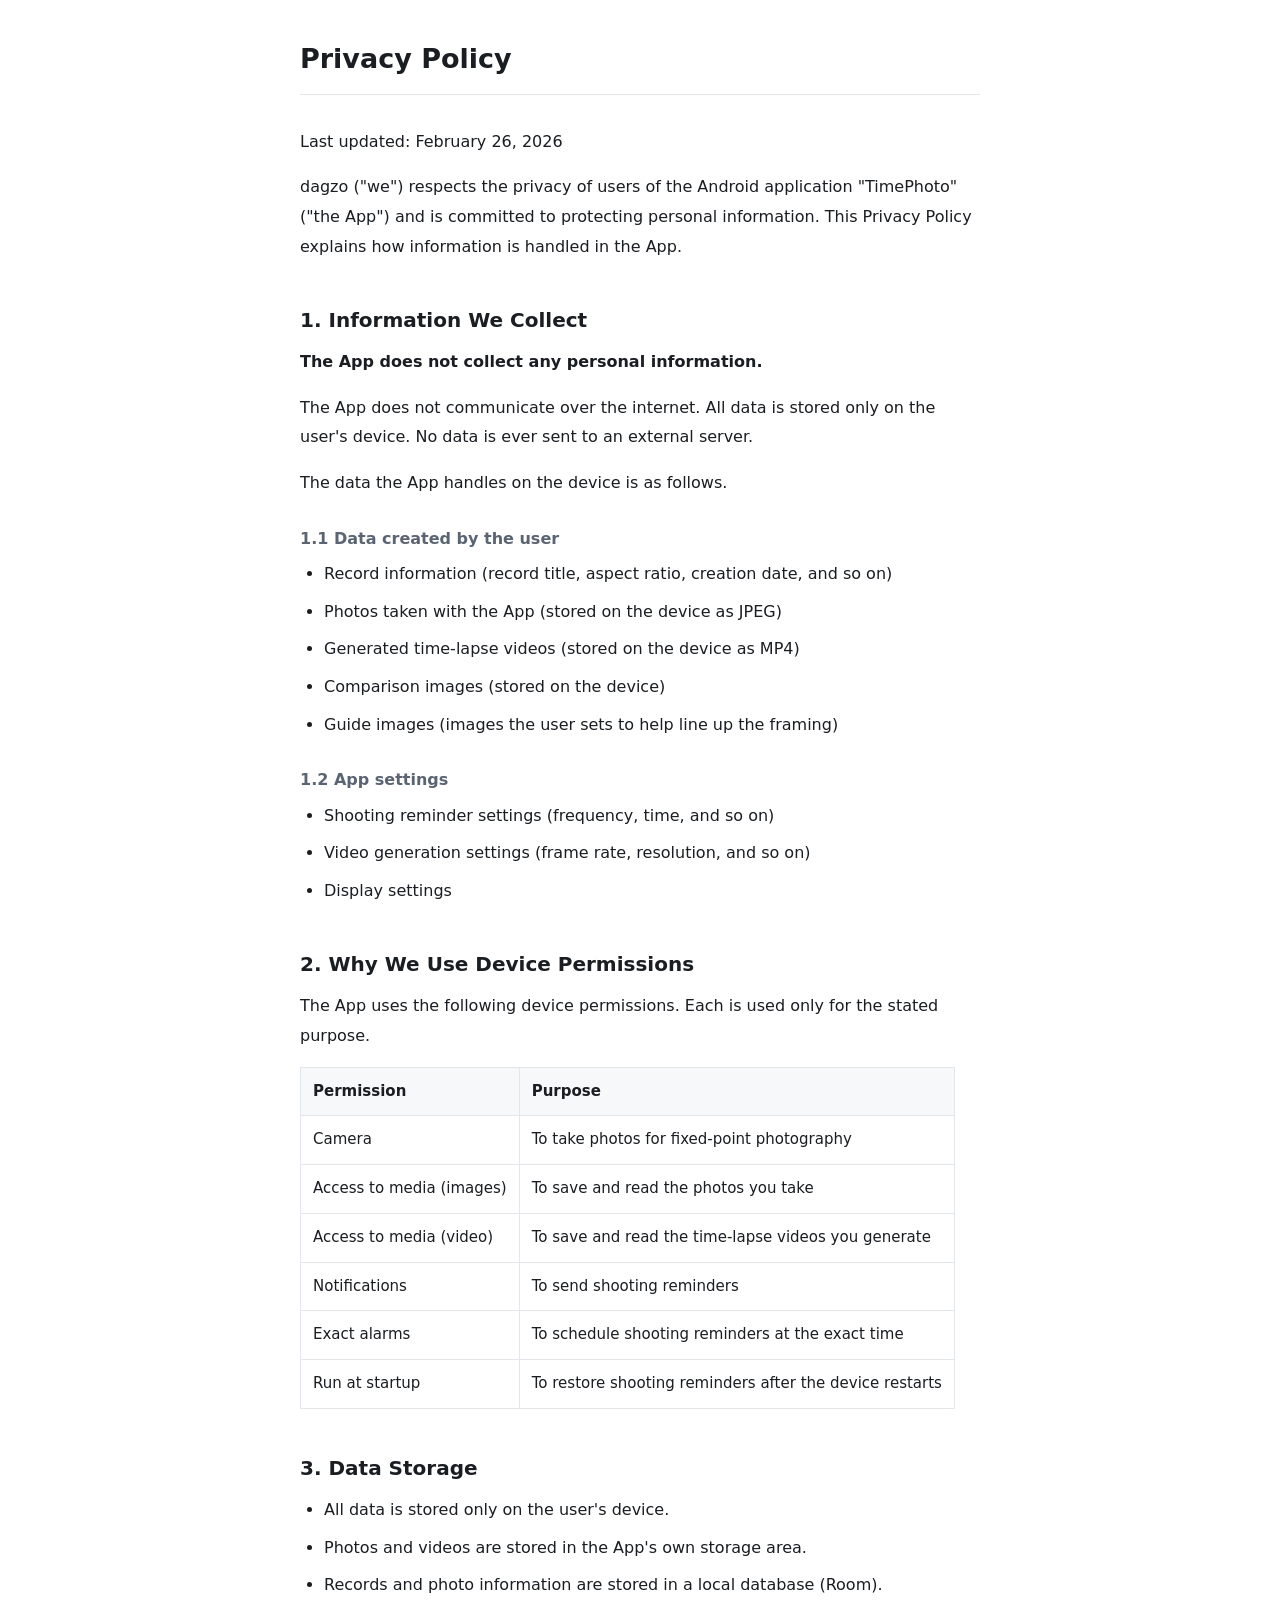
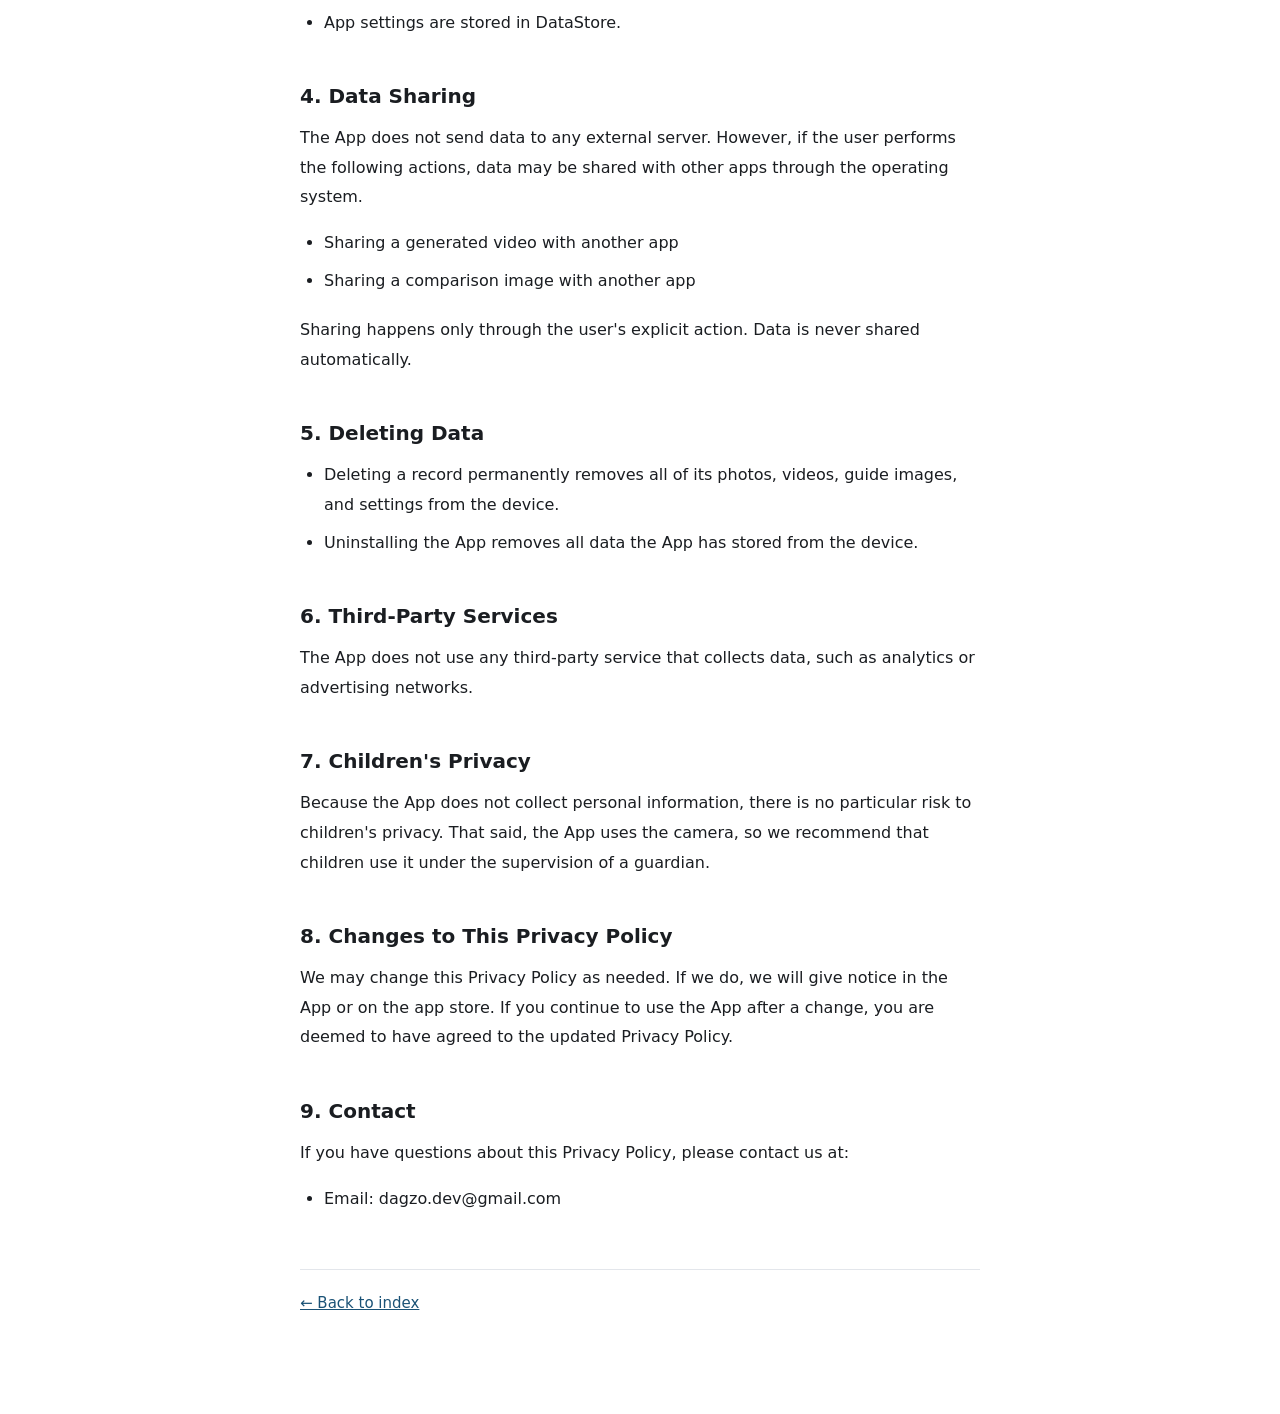
==== timephoto/privacy-en.html @ 759d9527 "初回: TimePhoto のプライバシーポリシーと利用規約を公開用に置く Google Play がプライバシーポリシーの公開URLを要求するため、規約類だけを アプリ本体と分けて公開する。HTML" ====
<!doctype html>
<html lang="en">
<head>
<meta charset="utf-8">
<meta name="viewport" content="width=device-width, initial-scale=1">
<title>Privacy Policy | TimePhoto</title>
<meta name="robots" content="index, follow">
<link rel="stylesheet" href="../style.css">
</head>
<body>
<main>
<h1>Privacy Policy</h1>
<p>Last updated: February 26, 2026</p>
<p>dagzo (&quot;we&quot;) respects the privacy of users of the Android application &quot;TimePhoto&quot; (&quot;the App&quot;) and is committed to protecting personal information. This Privacy Policy explains how information is handled in the App.</p>
<h2>1. Information We Collect</h2>
<p><strong>The App does not collect any personal information.</strong></p>
<p>The App does not communicate over the internet. All data is stored only on the user&#x27;s device. No data is ever sent to an external server.</p>
<p>The data the App handles on the device is as follows.</p>
<h3>1.1 Data created by the user</h3>
<ul><li>Record information (record title, aspect ratio, creation date, and so on)</li><li>Photos taken with the App (stored on the device as JPEG)</li><li>Generated time-lapse videos (stored on the device as MP4)</li><li>Comparison images (stored on the device)</li><li>Guide images (images the user sets to help line up the framing)</li></ul>
<h3>1.2 App settings</h3>
<ul><li>Shooting reminder settings (frequency, time, and so on)</li><li>Video generation settings (frame rate, resolution, and so on)</li><li>Display settings</li></ul>
<h2>2. Why We Use Device Permissions</h2>
<p>The App uses the following device permissions. Each is used only for the stated purpose.</p>
<table><thead><tr><th>Permission</th><th>Purpose</th></tr></thead><tbody><tr><td>Camera</td><td>To take photos for fixed-point photography</td></tr><tr><td>Access to media (images)</td><td>To save and read the photos you take</td></tr><tr><td>Access to media (video)</td><td>To save and read the time-lapse videos you generate</td></tr><tr><td>Notifications</td><td>To send shooting reminders</td></tr><tr><td>Exact alarms</td><td>To schedule shooting reminders at the exact time</td></tr><tr><td>Run at startup</td><td>To restore shooting reminders after the device restarts</td></tr></tbody></table>
<h2>3. Data Storage</h2>
<ul><li>All data is stored only on the user&#x27;s device.</li><li>Photos and videos are stored in the App&#x27;s own storage area.</li><li>Records and photo information are stored in a local database (Room).</li><li>App settings are stored in DataStore.</li></ul>
<h2>4. Data Sharing</h2>
<p>The App does not send data to any external server. However, if the user performs the following actions, data may be shared with other apps through the operating system.</p>
<ul><li>Sharing a generated video with another app</li><li>Sharing a comparison image with another app</li></ul>
<p>Sharing happens only through the user&#x27;s explicit action. Data is never shared automatically.</p>
<h2>5. Deleting Data</h2>
<ul><li>Deleting a record permanently removes all of its photos, videos, guide images, and settings from the device.</li><li>Uninstalling the App removes all data the App has stored from the device.</li></ul>
<h2>6. Third-Party Services</h2>
<p>The App does not use any third-party service that collects data, such as analytics or advertising networks.</p>
<h2>7. Children&#x27;s Privacy</h2>
<p>Because the App does not collect personal information, there is no particular risk to children&#x27;s privacy. That said, the App uses the camera, so we recommend that children use it under the supervision of a guardian.</p>
<h2>8. Changes to This Privacy Policy</h2>
<p>We may change this Privacy Policy as needed. If we do, we will give notice in the App or on the app store. If you continue to use the App after a change, you are deemed to have agreed to the updated Privacy Policy.</p>
<h2>9. Contact</h2>
<p>If you have questions about this Privacy Policy, please contact us at:</p>
<ul><li>Email: dagzo.dev@gmail.com</li></ul>
<p class="back"><a href="../index.html">← Back to index</a></p>
</main>
</body>
</html>
---- style.css ----
/* 法的文書なので、読みやすさだけを優先する。装飾はつけない。 */
:root {
  --text: #1A1D21;
  --muted: #5B6472;
  --border: #E3E6EB;
  --link: #1A5276;
  --bg: #FFFFFF;
}

* { box-sizing: border-box; }

body {
  margin: 0;
  background: var(--bg);
  color: var(--text);
  font-family: system-ui, -apple-system, "Hiragino Sans", "Noto Sans JP", sans-serif;
  font-size: 16px;
  line-height: 1.85;
  -webkit-text-size-adjust: 100%;
}

main {
  max-width: 720px;
  margin: 0 auto;
  padding: 40px 20px 80px;
}

h1 {
  font-size: 27px;
  line-height: 1.4;
  margin: 0 0 32px;
  padding-bottom: 16px;
  border-bottom: 1px solid var(--border);
}
h2 { font-size: 20px; line-height: 1.5; margin: 44px 0 12px; }
h3 { font-size: 16px; line-height: 1.6; margin: 28px 0 8px; color: var(--muted); }

p  { margin: 0 0 16px; }
ul, ol { margin: 0 0 20px; padding-left: 1.5em; }
li { margin-bottom: 8px; }

strong { font-weight: 700; }

a { color: var(--link); }
a:hover { text-decoration: none; }

code {
  background: #F3F5F7;
  border-radius: 4px;
  padding: 1px 5px;
  font-size: .92em;
}

/* 表は狭い画面では横に送る。文字を縮めて読めなくするより素直 */
table {
  width: 100%;
  border-collapse: collapse;
  margin: 0 0 24px;
  font-size: 15px;
  display: block;
  overflow-x: auto;
}
th, td {
  border: 1px solid var(--border);
  padding: 10px 12px;
  text-align: left;
  vertical-align: top;
  min-width: 7em;
}
th { background: #F7F8FA; font-weight: 600; white-space: nowrap; }

.back {
  margin-top: 56px;
  padding-top: 20px;
  border-top: 1px solid var(--border);
  font-size: 15px;
}

/* アプリ一覧（index）用 */
.apps { list-style: none; padding: 0; }
.apps li { margin-bottom: 28px; }
.apps h2 { margin: 0 0 6px; font-size: 18px; }
.apps .links a { margin-right: 18px; white-space: nowrap; }
.lead { color: var(--muted); margin-bottom: 36px; }
.contact { margin-top: 48px; font-size: 15px; color: var(--muted); }
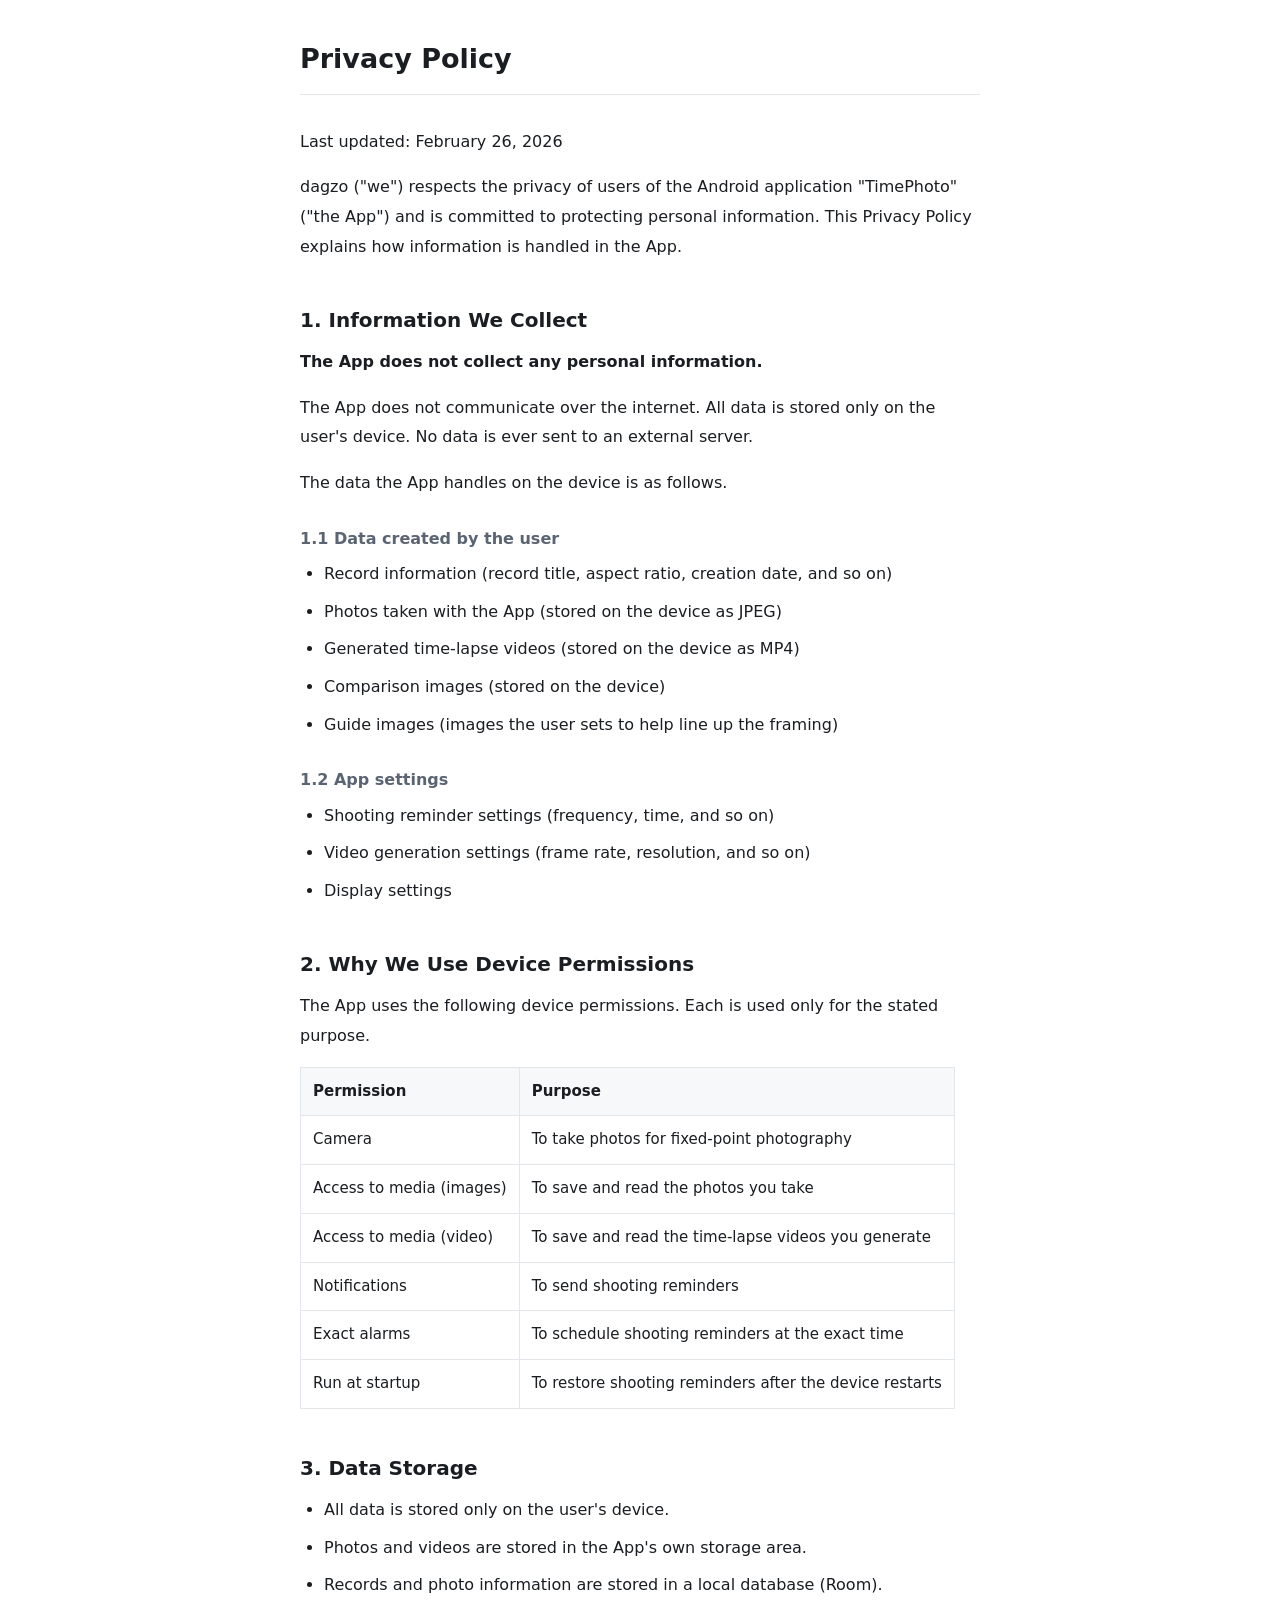
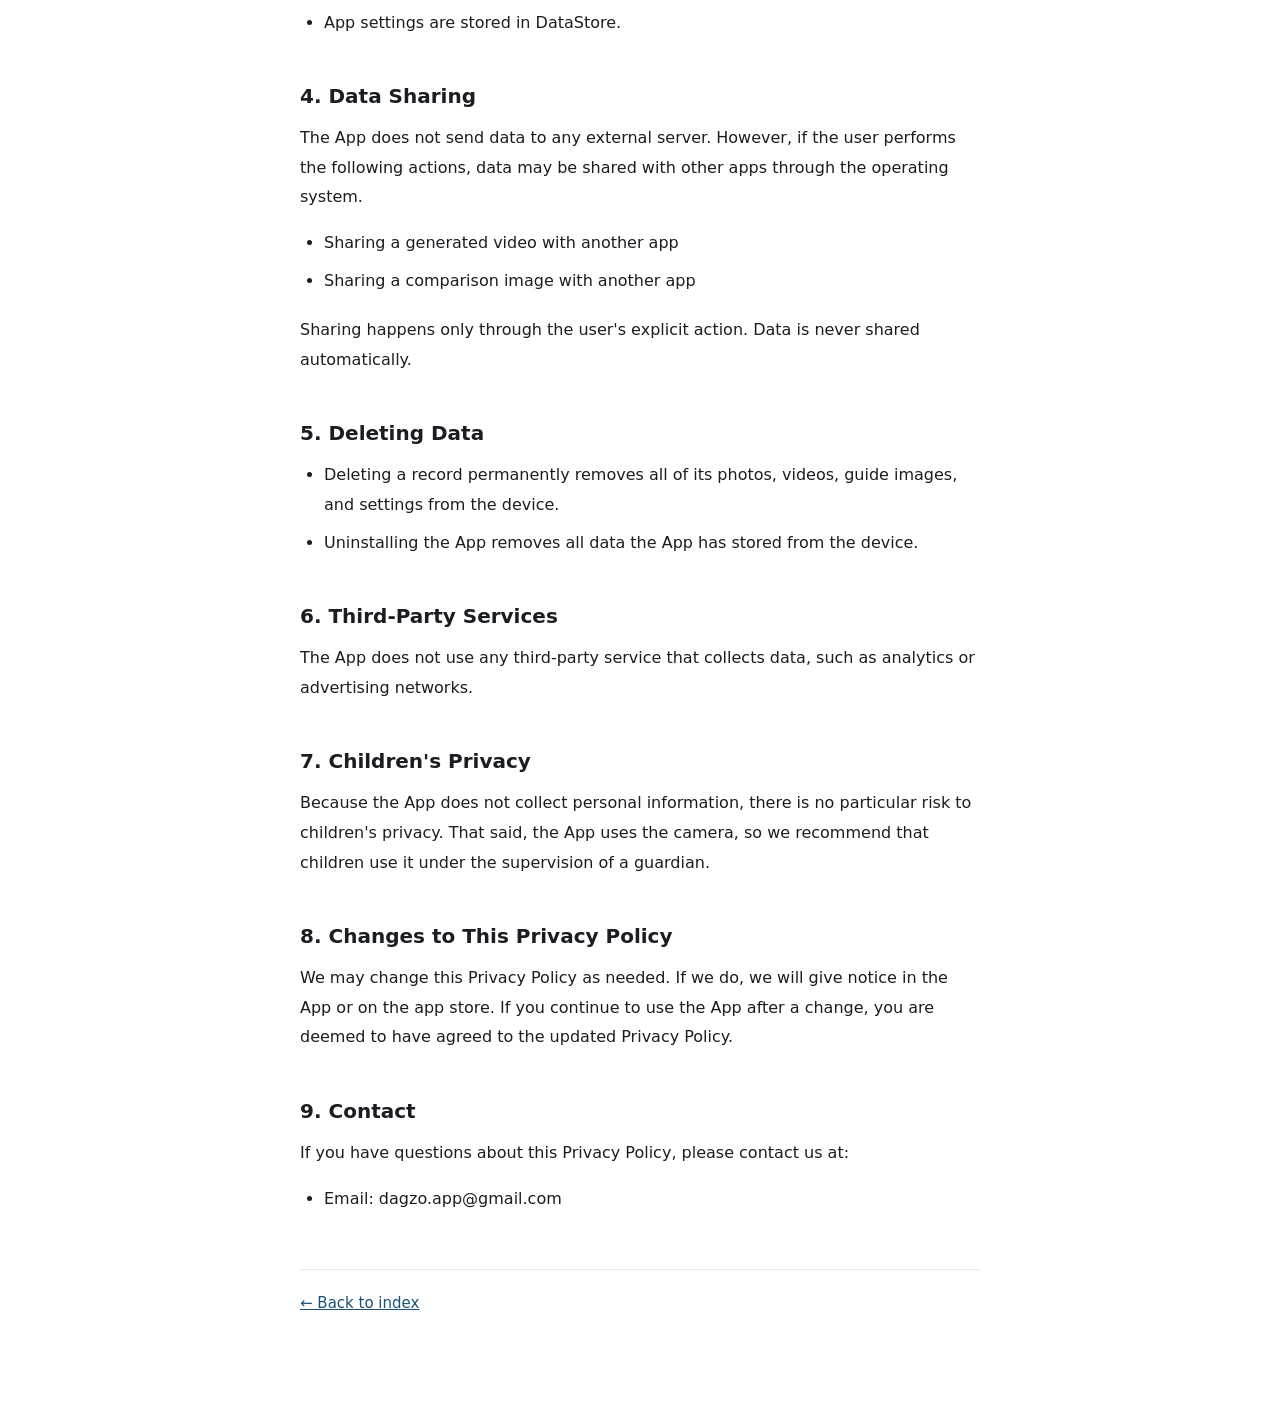
==== commit 0aee207e: "連絡先を dagzo.app@gmail.com に変更" ====
--- a/timephoto/privacy-en.html
+++ b/timephoto/privacy-en.html
@@ -39,7 +39,7 @@
 <p>We may change this Privacy Policy as needed. If we do, we will give notice in the App or on the app store. If you continue to use the App after a change, you are deemed to have agreed to the updated Privacy Policy.</p>
 <h2>9. Contact</h2>
 <p>If you have questions about this Privacy Policy, please contact us at:</p>
-<ul><li>Email: dagzo.dev@gmail.com</li></ul>
+<ul><li>Email: dagzo.app@gmail.com</li></ul>
 <p class="back"><a href="../index.html">← Back to index</a></p>
 </main>
 </body>
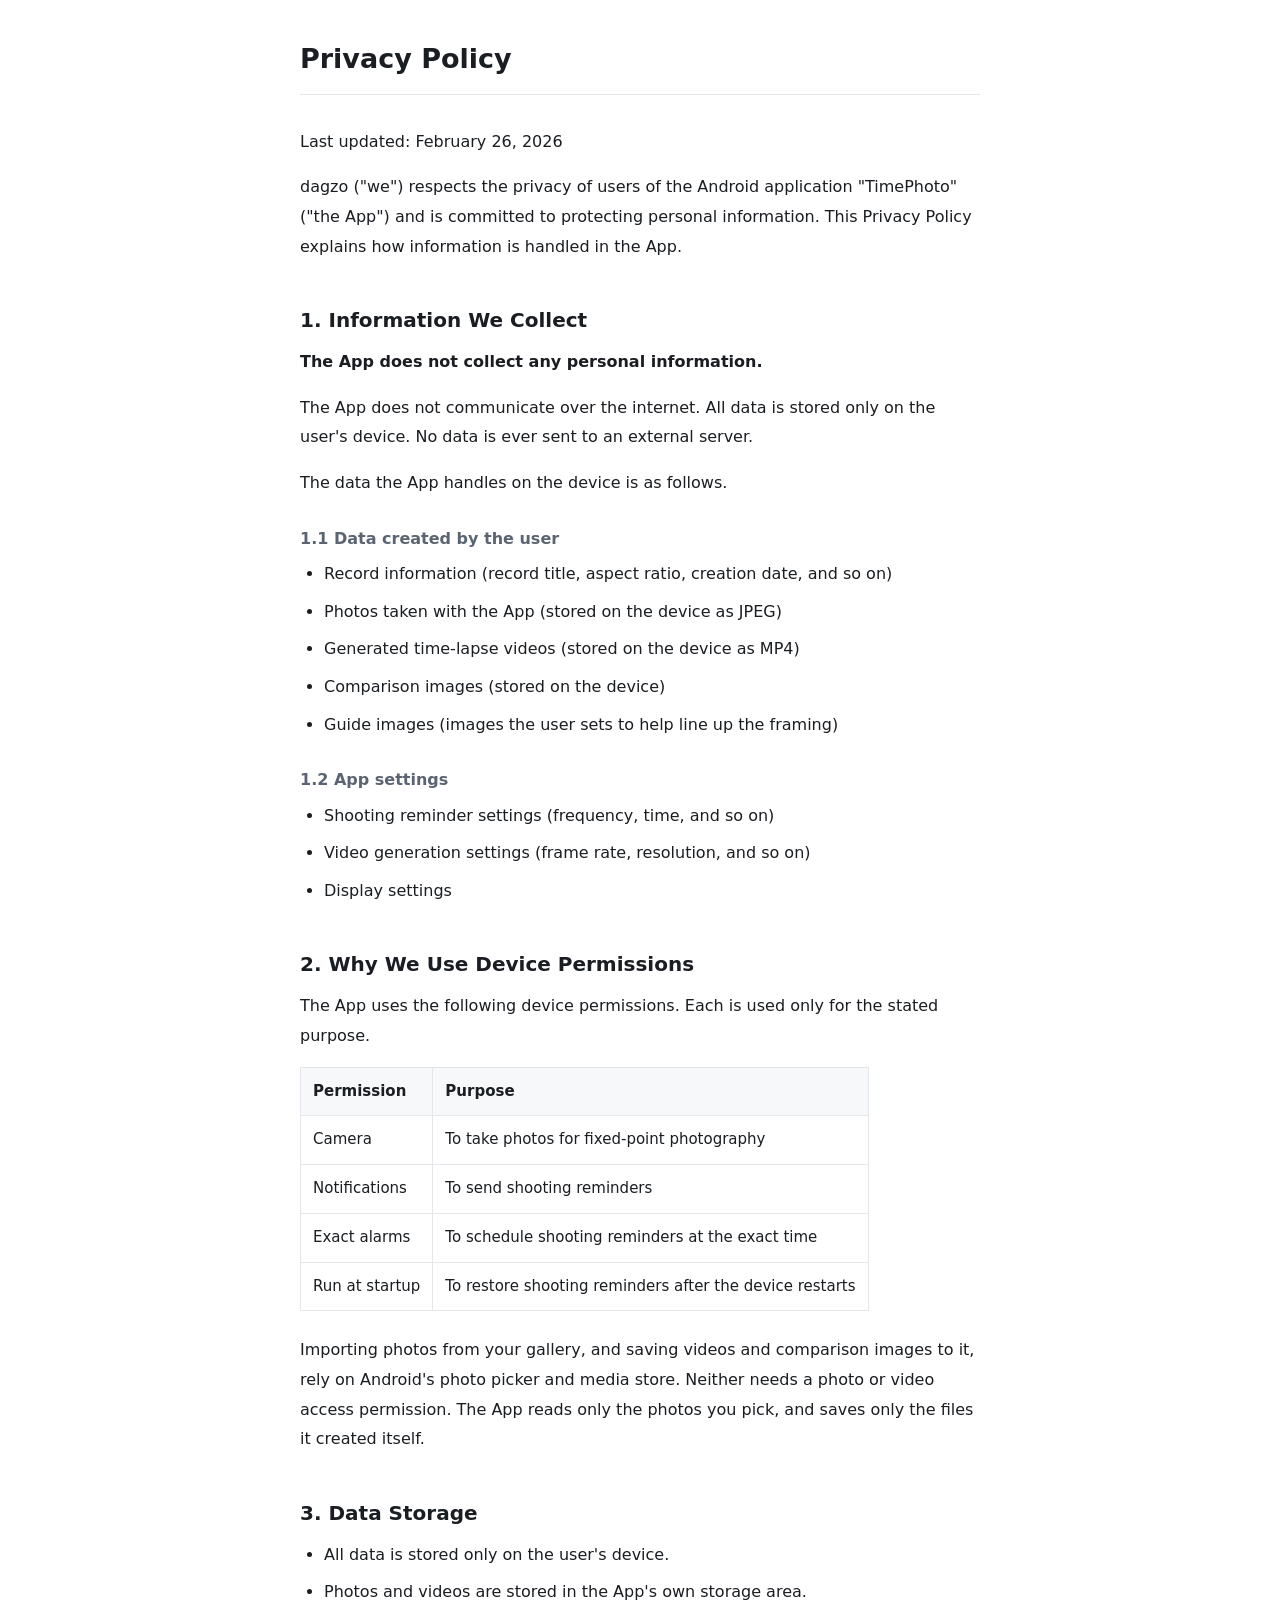
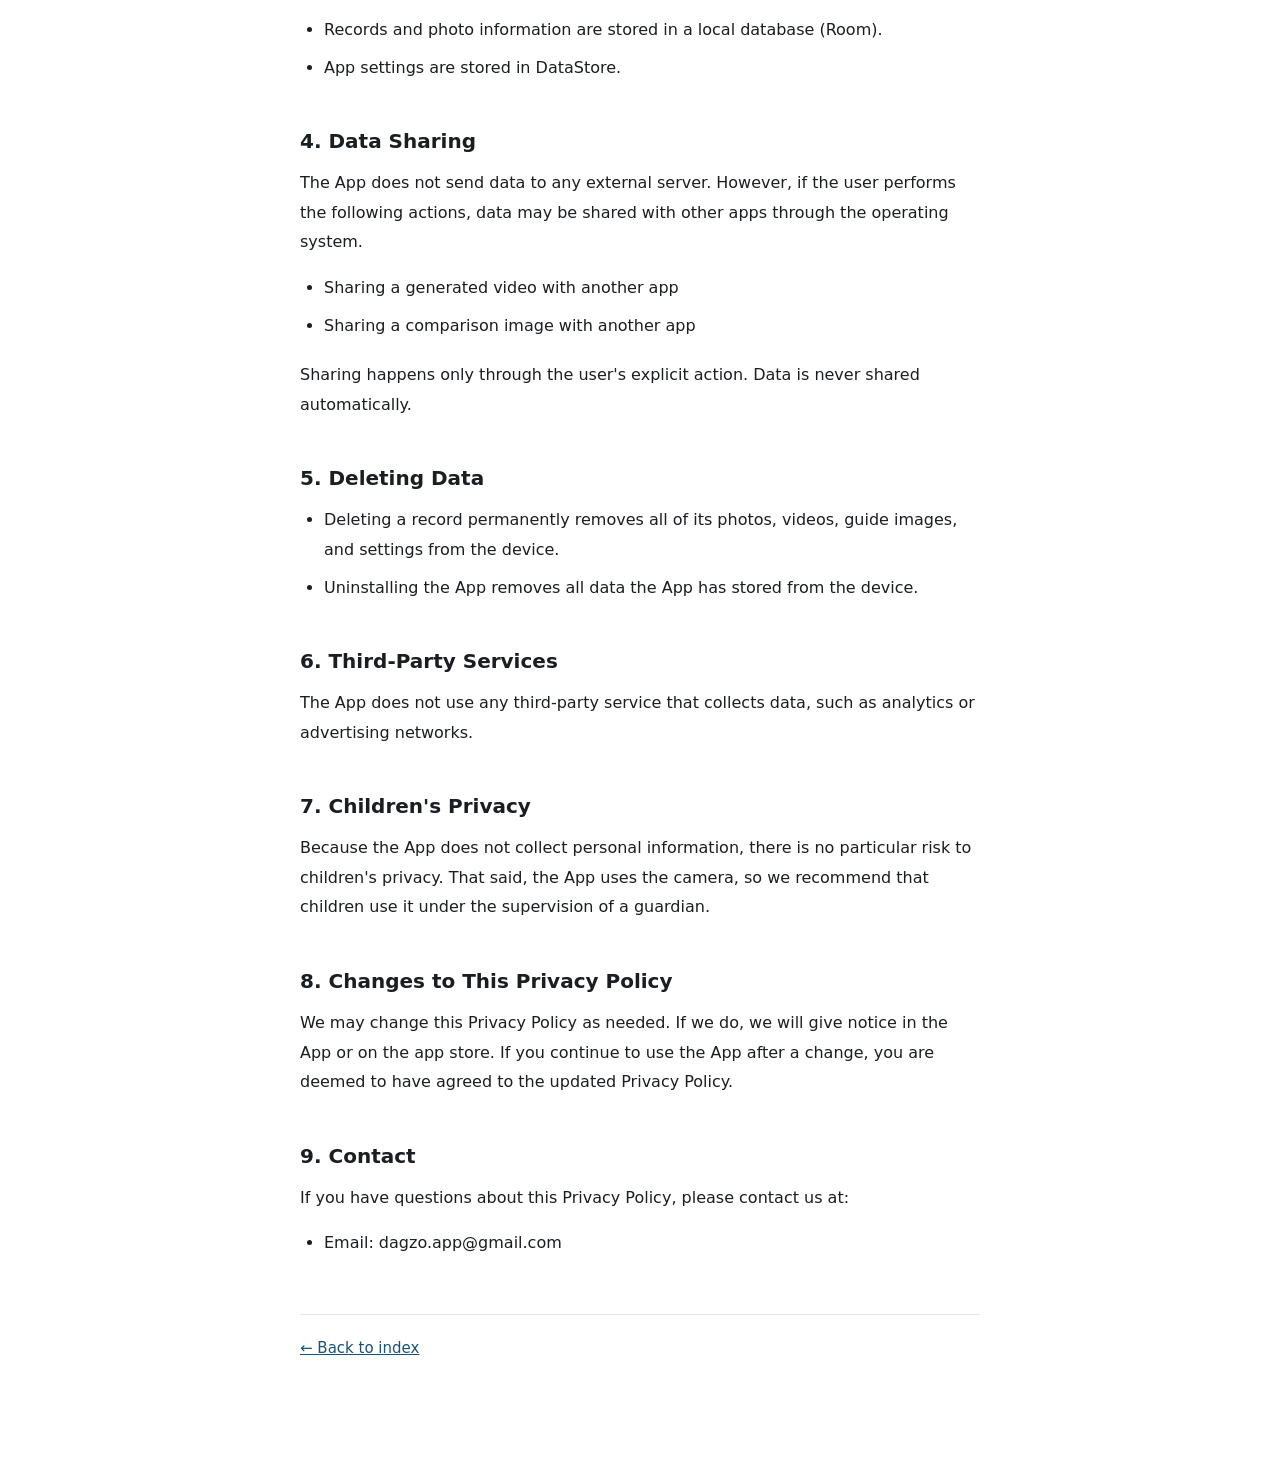
==== commit 06e6fb7d: "写真・動画の権限を使わない実装に合わせて規約を更新 READ_MEDIA_IMAGES / READ_MEDIA_VIDEO をマニフェストから外したので、権限の表から 2行を削除し、取り込みと保存に" ====
--- a/timephoto/privacy-en.html
+++ b/timephoto/privacy-en.html
@@ -22,7 +22,8 @@
 <ul><li>Shooting reminder settings (frequency, time, and so on)</li><li>Video generation settings (frame rate, resolution, and so on)</li><li>Display settings</li></ul>
 <h2>2. Why We Use Device Permissions</h2>
 <p>The App uses the following device permissions. Each is used only for the stated purpose.</p>
-<table><thead><tr><th>Permission</th><th>Purpose</th></tr></thead><tbody><tr><td>Camera</td><td>To take photos for fixed-point photography</td></tr><tr><td>Access to media (images)</td><td>To save and read the photos you take</td></tr><tr><td>Access to media (video)</td><td>To save and read the time-lapse videos you generate</td></tr><tr><td>Notifications</td><td>To send shooting reminders</td></tr><tr><td>Exact alarms</td><td>To schedule shooting reminders at the exact time</td></tr><tr><td>Run at startup</td><td>To restore shooting reminders after the device restarts</td></tr></tbody></table>
+<table><thead><tr><th>Permission</th><th>Purpose</th></tr></thead><tbody><tr><td>Camera</td><td>To take photos for fixed-point photography</td></tr><tr><td>Notifications</td><td>To send shooting reminders</td></tr><tr><td>Exact alarms</td><td>To schedule shooting reminders at the exact time</td></tr><tr><td>Run at startup</td><td>To restore shooting reminders after the device restarts</td></tr></tbody></table>
+<p>Importing photos from your gallery, and saving videos and comparison images to it, rely on Android&#x27;s photo picker and media store. Neither needs a photo or video access permission. The App reads only the photos you pick, and saves only the files it created itself.</p>
 <h2>3. Data Storage</h2>
 <ul><li>All data is stored only on the user&#x27;s device.</li><li>Photos and videos are stored in the App&#x27;s own storage area.</li><li>Records and photo information are stored in a local database (Room).</li><li>App settings are stored in DataStore.</li></ul>
 <h2>4. Data Sharing</h2>
